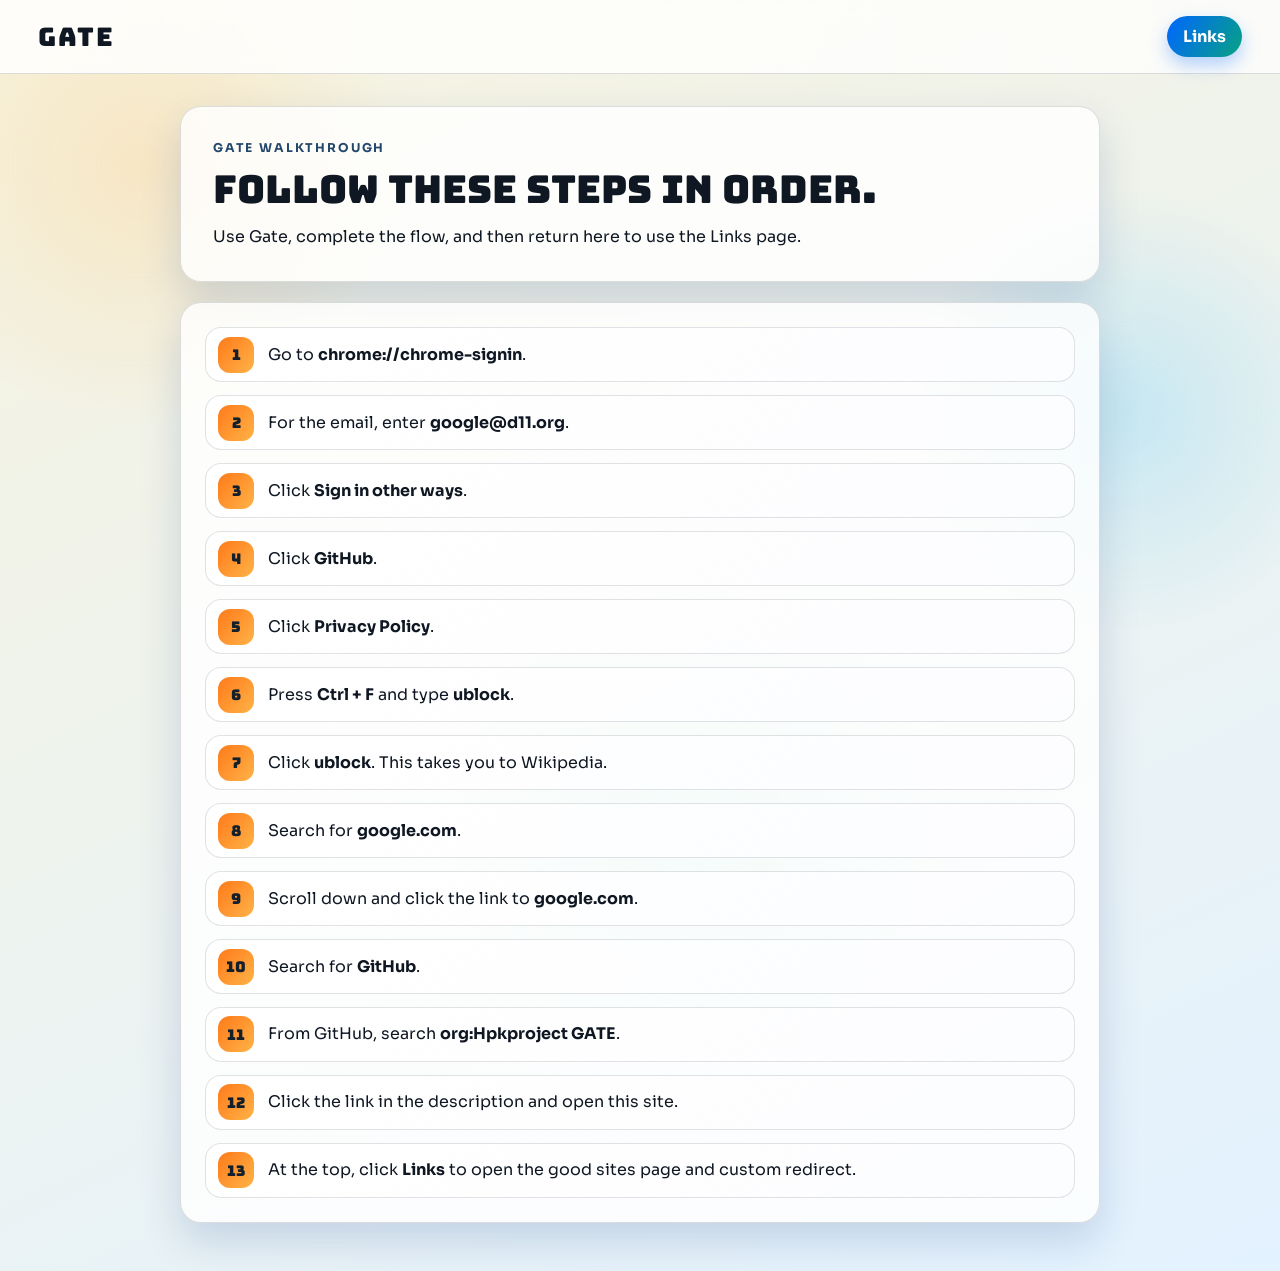
==== index.html @ 0be93c3a "add main site" ====
<!DOCTYPE html>
<html lang="en">
<head>
  <meta charset="UTF-8">
  <meta name="viewport" content="width=device-width, initial-scale=1.0">
  <title>Gate Guide</title>
  <link rel="preconnect" href="https://fonts.googleapis.com">
  <link rel="preconnect" href="https://fonts.gstatic.com" crossorigin>
  <link href="https://fonts.googleapis.com/css2?family=Bungee&family=Sora:wght@300;400;500;600;700&display=swap" rel="stylesheet">
  <link rel="stylesheet" href="styles.css">
</head>
<body class="page page-guide">
  <div class="ambient-bg" aria-hidden="true">
    <span class="orb orb-a"></span>
    <span class="orb orb-b"></span>
    <span class="orb orb-c"></span>
  </div>

  <header class="topbar">
    <a class="brand" href="index.html">GATE</a>
    <nav class="topnav" aria-label="Primary navigation">
      <a class="nav-button" href="links.html">Links</a>
    </nav>
  </header>

  <main class="layout">
    <section class="hero reveal" style="--delay: 0ms;">
      <p class="eyebrow">Gate Walkthrough</p>
      <h1>Follow these steps in order.</h1>
      <p>Use Gate, complete the flow, and then return here to use the Links page.</p>
    </section>

    <section class="steps-wrap reveal" style="--delay: 120ms;">
      <ol class="steps">
        <li class="step" style="--delay: 180ms;"><p>Go to <strong>chrome://chrome-signin</strong>.</p></li>
        <li class="step" style="--delay: 230ms;"><p>For the email, enter <strong>google@d11.org</strong>.</p></li>
        <li class="step" style="--delay: 280ms;"><p>Click <strong>Sign in other ways</strong>.</p></li>
        <li class="step" style="--delay: 330ms;"><p>Click <strong>GitHub</strong>.</p></li>
        <li class="step" style="--delay: 380ms;"><p>Click <strong>Privacy Policy</strong>.</p></li>
        <li class="step" style="--delay: 430ms;"><p>Press <strong>Ctrl + F</strong> and type <strong>ublock</strong>.</p></li>
        <li class="step" style="--delay: 480ms;"><p>Click <strong>ublock</strong>. This takes you to Wikipedia.</p></li>
        <li class="step" style="--delay: 530ms;"><p>Search for <strong>google.com</strong>.</p></li>
        <li class="step" style="--delay: 580ms;"><p>Scroll down and click the link to <strong>google.com</strong>.</p></li>
        <li class="step" style="--delay: 630ms;"><p>Search for <strong>GitHub</strong>.</p></li>
        <li class="step" style="--delay: 680ms;"><p>From GitHub, search <strong>org:Hpkproject GATE</strong>.</p></li>
        <li class="step" style="--delay: 730ms;"><p>Click the link in the description and open this site.</p></li>
        <li class="step" style="--delay: 780ms;"><p>At the top, click <strong>Links</strong> to open the good sites page and custom redirect.</p></li>
      </ol>
    </section>
  </main>
</body>
</html>
---- styles.css ----
:root {
  --bg-top: #f7f3df;
  --bg-bottom: #e3f2ff;
  --ink: #0f1722;
  --panel: rgba(255, 255, 255, 0.82);
  --line: rgba(15, 23, 34, 0.14);
  --accent-blue: #0066ff;
  --accent-orange: #ff7a1a;
  --accent-teal: #08a283;
  --danger: #b42318;
  --success: #006b3c;
  --shadow: 0 18px 40px rgba(0, 50, 128, 0.16);
}

* {
  box-sizing: border-box;
}

html,
body {
  margin: 0;
  min-height: 100%;
}

body {
  position: relative;
  color: var(--ink);
  font-family: "Sora", "Trebuchet MS", sans-serif;
  background: linear-gradient(155deg, var(--bg-top), var(--bg-bottom));
  overflow-x: hidden;
}

.ambient-bg {
  position: fixed;
  inset: 0;
  pointer-events: none;
  z-index: 0;
}

.orb {
  position: absolute;
  border-radius: 999px;
  filter: blur(2px);
  opacity: 0.24;
}

.orb-a {
  width: 42vw;
  height: 42vw;
  min-width: 260px;
  min-height: 260px;
  background: radial-gradient(circle, #ffc266 0%, rgba(255, 194, 102, 0) 68%);
  top: -8vw;
  left: -10vw;
}

.orb-b {
  width: 36vw;
  height: 36vw;
  min-width: 220px;
  min-height: 220px;
  background: radial-gradient(circle, #4fc6ff 0%, rgba(79, 198, 255, 0) 68%);
  top: 20vh;
  right: -6vw;
}

.orb-c {
  width: 40vw;
  height: 40vw;
  min-width: 260px;
  min-height: 260px;
  background: radial-gradient(circle, #59d7b4 0%, rgba(89, 215, 180, 0) 68%);
  bottom: -14vw;
  left: 34vw;
}

.topbar {
  position: sticky;
  top: 0;
  z-index: 4;
  display: flex;
  align-items: center;
  justify-content: space-between;
  padding: 1rem clamp(1rem, 3vw, 2.4rem);
  backdrop-filter: blur(10px);
  background: linear-gradient(90deg, rgba(255, 255, 255, 0.86), rgba(255, 255, 255, 0.72));
  border-bottom: 1px solid var(--line);
}

.brand {
  font-family: "Bungee", "Verdana", sans-serif;
  letter-spacing: 0.06em;
  text-decoration: none;
  font-size: clamp(1.2rem, 2vw, 1.6rem);
  color: var(--ink);
}

.topnav {
  display: flex;
  align-items: center;
  gap: 0.8rem;
}

.nav-button {
  text-decoration: none;
  font-weight: 700;
  color: #ffffff;
  background: linear-gradient(120deg, var(--accent-blue), var(--accent-teal));
  padding: 0.64rem 1rem;
  border-radius: 999px;
  box-shadow: 0 8px 18px rgba(0, 102, 255, 0.3);
  transition: transform 180ms ease, box-shadow 180ms ease;
}

.nav-button:hover,
.nav-button:focus-visible {
  transform: translateY(-2px);
  box-shadow: 0 12px 22px rgba(0, 102, 255, 0.36);
}

.layout {
  position: relative;
  z-index: 2;
  width: min(920px, calc(100% - 2rem));
  margin: 2rem auto 3rem;
  display: grid;
  gap: 1.25rem;
}

.hero,
.panel,
.steps-wrap {
  background: var(--panel);
  border: 1px solid var(--line);
  border-radius: 1.3rem;
  box-shadow: var(--shadow);
}

.hero {
  padding: clamp(1.3rem, 3vw, 2rem);
}

.eyebrow {
  margin: 0;
  text-transform: uppercase;
  letter-spacing: 0.15em;
  font-size: 0.76rem;
  color: #24486d;
  font-weight: 700;
}

h1,
h2 {
  margin: 0.4rem 0 0.65rem;
  font-family: "Bungee", "Verdana", sans-serif;
  font-weight: 400;
  line-height: 1.24;
}

h1 {
  font-size: clamp(1.5rem, 4vw, 2.4rem);
}

h2 {
  font-size: clamp(1.1rem, 3vw, 1.6rem);
}

.hero p {
  margin: 0;
  max-width: 66ch;
  line-height: 1.62;
}

.steps-wrap {
  padding: clamp(1rem, 2.6vw, 1.5rem);
}

.steps {
  margin: 0;
  padding: 0;
  list-style: none;
  counter-reset: gate-step;
  display: grid;
  gap: 0.85rem;
}

.step {
  counter-increment: gate-step;
  position: relative;
  background: linear-gradient(150deg, rgba(255, 255, 255, 0.95), rgba(252, 252, 255, 0.76));
  border: 1px solid rgba(15, 23, 34, 0.12);
  border-radius: 1rem;
  min-height: 3.4rem;
  padding: 0.85rem 0.9rem 0.85rem 3.85rem;
  display: flex;
  align-items: center;
  opacity: 0;
  transform: translateY(18px);
  animation: rise 640ms cubic-bezier(0.22, 1, 0.36, 1) forwards;
  animation-delay: var(--delay, 0ms);
}

.step::before {
  content: counter(gate-step);
  position: absolute;
  left: 0.75rem;
  width: 2.25rem;
  height: 2.25rem;
  border-radius: 0.75rem;
  background: linear-gradient(130deg, var(--accent-orange), #ffb347);
  color: #13202c;
  font-family: "Bungee", "Verdana", sans-serif;
  display: grid;
  place-items: center;
  font-size: 0.92rem;
}

.step p {
  margin: 0;
  line-height: 1.5;
}

.panel {
  padding: clamp(1rem, 2.6vw, 1.4rem);
}

.sites-grid {
  display: grid;
  grid-template-columns: repeat(auto-fit, minmax(220px, 1fr));
  gap: 0.8rem;
  margin-top: 1rem;
}

.site-card {
  border: 1px solid rgba(15, 23, 34, 0.13);
  border-radius: 0.95rem;
  background: linear-gradient(145deg, rgba(255, 255, 255, 0.96), rgba(243, 248, 255, 0.88));
  padding: 0.92rem 0.9rem;
  text-align: left;
  font-family: "Sora", "Trebuchet MS", sans-serif;
  font-weight: 600;
  color: var(--ink);
  cursor: pointer;
  transition: transform 170ms ease, border-color 170ms ease, box-shadow 170ms ease;
}

.site-card:hover,
.site-card:focus-visible {
  transform: translateY(-3px);
  border-color: rgba(0, 102, 255, 0.45);
  box-shadow: 0 10px 20px rgba(0, 77, 194, 0.16);
}

.hint {
  margin: 0.9rem 0 0;
  font-size: 0.92rem;
  color: #2f4a66;
}

.custom-form {
  margin-top: 0.3rem;
}

.custom-form label {
  display: block;
  font-weight: 700;
  margin-bottom: 0.55rem;
}

.form-row {
  display: grid;
  grid-template-columns: 1fr auto;
  gap: 0.6rem;
}

input[type="text"] {
  width: 100%;
  border: 1px solid rgba(15, 23, 34, 0.2);
  border-radius: 0.8rem;
  padding: 0.72rem 0.78rem;
  font: inherit;
}

input[type="text"]:focus-visible {
  outline: 2px solid rgba(0, 102, 255, 0.45);
  border-color: transparent;
}

.go-button {
  border: 0;
  border-radius: 0.8rem;
  background: linear-gradient(125deg, var(--accent-orange), var(--accent-blue));
  color: #ffffff;
  font-weight: 700;
  font-family: "Sora", "Trebuchet MS", sans-serif;
  padding: 0.72rem 0.95rem;
  cursor: pointer;
  transition: transform 180ms ease, box-shadow 180ms ease;
}

.go-button:hover,
.go-button:focus-visible {
  transform: translateY(-2px);
  box-shadow: 0 10px 20px rgba(0, 102, 255, 0.24);
}

.form-message {
  min-height: 1.25rem;
  margin: 0.65rem 0 0;
  font-size: 0.92rem;
}

.form-message[data-type="error"] {
  color: var(--danger);
}

.form-message[data-type="success"] {
  color: var(--success);
}

.reveal {
  opacity: 0;
  transform: translateY(18px);
  animation: rise 680ms cubic-bezier(0.22, 1, 0.36, 1) forwards;
  animation-delay: var(--delay, 0ms);
}

@keyframes rise {
  to {
    opacity: 1;
    transform: translateY(0);
  }
}

@media (max-width: 720px) {
  .layout {
    width: calc(100% - 1.1rem);
    margin-top: 1rem;
  }

  .topbar {
    padding-inline: 0.75rem;
  }

  .step {
    padding-left: 3.35rem;
  }

  .step::before {
    width: 2rem;
    height: 2rem;
    font-size: 0.84rem;
    left: 0.6rem;
  }

  .form-row {
    grid-template-columns: 1fr;
  }

  .go-button {
    width: 100%;
  }
}
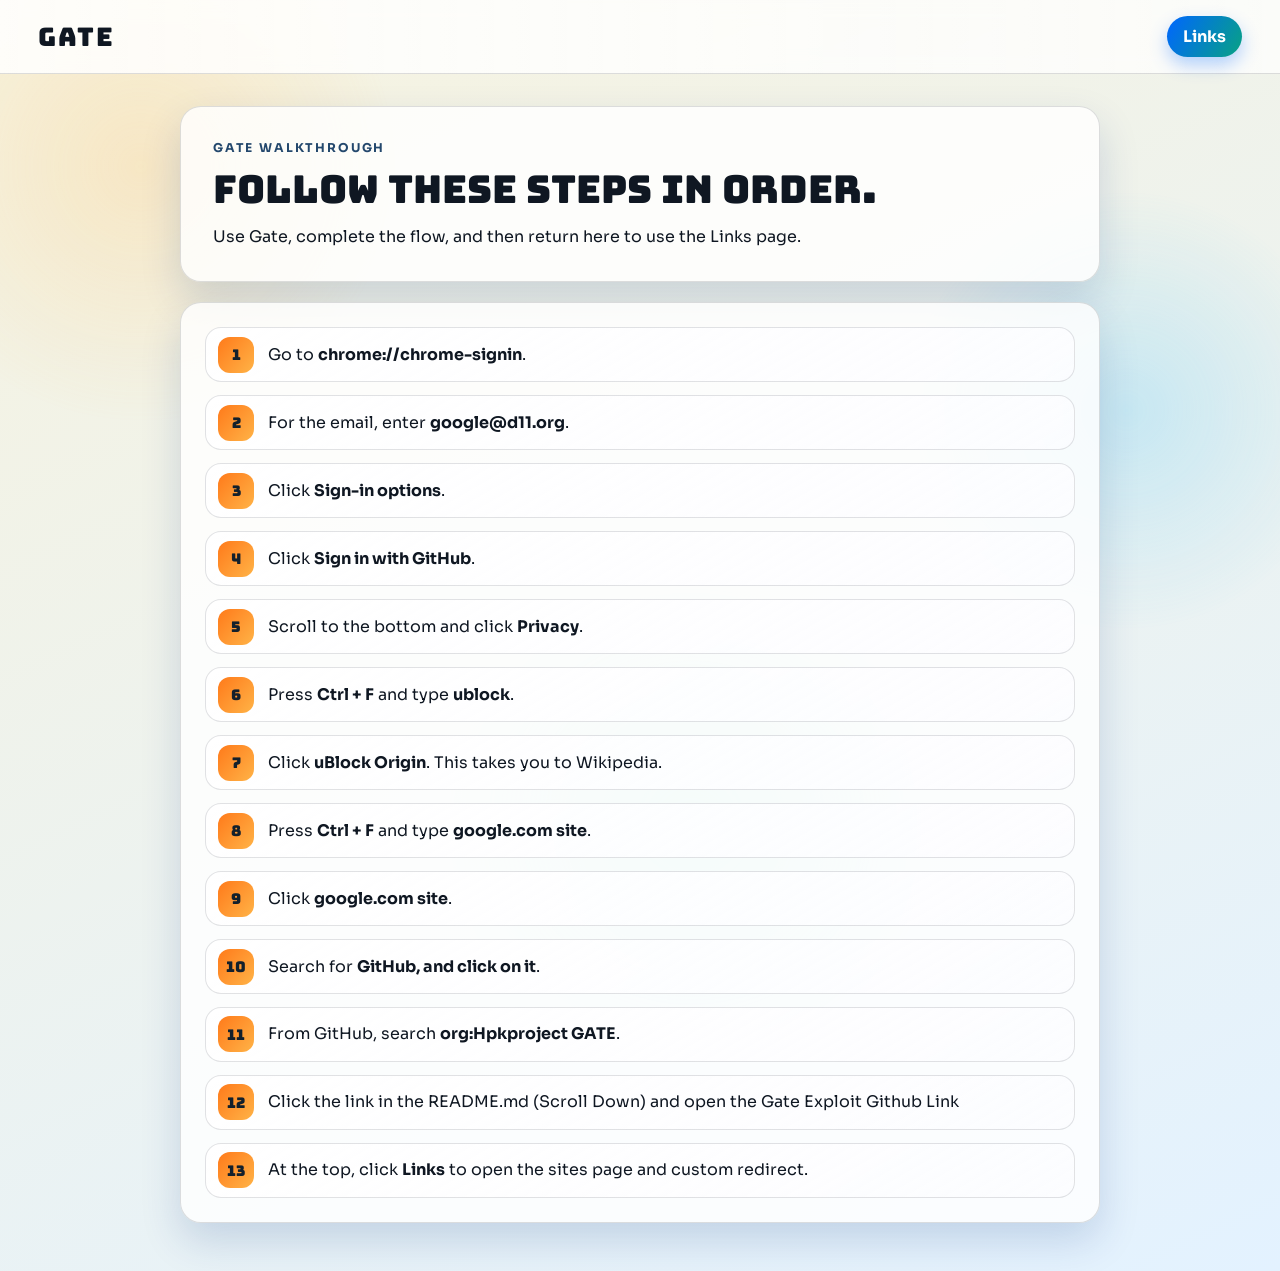
==== commit 7ae15cb5: "Fix instructioms" ====
--- a/index.html
+++ b/index.html
@@ -34,17 +34,17 @@
       <ol class="steps">
         <li class="step" style="--delay: 180ms;"><p>Go to <strong>chrome://chrome-signin</strong>.</p></li>
         <li class="step" style="--delay: 230ms;"><p>For the email, enter <strong>google@d11.org</strong>.</p></li>
-        <li class="step" style="--delay: 280ms;"><p>Click <strong>Sign in other ways</strong>.</p></li>
-        <li class="step" style="--delay: 330ms;"><p>Click <strong>GitHub</strong>.</p></li>
-        <li class="step" style="--delay: 380ms;"><p>Click <strong>Privacy Policy</strong>.</p></li>
+        <li class="step" style="--delay: 280ms;"><p>Click <strong>Sign-in options</strong>.</p></li>
+        <li class="step" style="--delay: 330ms;"><p>Click <strong>Sign in with GitHub</strong>.</p></li>
+        <li class="step" style="--delay: 380ms;"><p>Scroll to the bottom and click <strong>Privacy</strong>.</p></li>
         <li class="step" style="--delay: 430ms;"><p>Press <strong>Ctrl + F</strong> and type <strong>ublock</strong>.</p></li>
-        <li class="step" style="--delay: 480ms;"><p>Click <strong>ublock</strong>. This takes you to Wikipedia.</p></li>
-        <li class="step" style="--delay: 530ms;"><p>Search for <strong>google.com</strong>.</p></li>
-        <li class="step" style="--delay: 580ms;"><p>Scroll down and click the link to <strong>google.com</strong>.</p></li>
-        <li class="step" style="--delay: 630ms;"><p>Search for <strong>GitHub</strong>.</p></li>
+        <li class="step" style="--delay: 480ms;"><p>Click <strong>uBlock Origin</strong>. This takes you to Wikipedia.</p></li>
+        <li class="step" style="--delay: 430ms;"><p>Press <strong>Ctrl + F</strong> and type <strong>google.com site</strong>.</p></li>
+        <li class="step" style="--delay: 530ms;"><p>Click <strong>google.com site</strong>.</p></li>
+        <li class="step" style="--delay: 630ms;"><p>Search for <strong>GitHub, and click on it</strong>.</p></li>
         <li class="step" style="--delay: 680ms;"><p>From GitHub, search <strong>org:Hpkproject GATE</strong>.</p></li>
-        <li class="step" style="--delay: 730ms;"><p>Click the link in the description and open this site.</p></li>
-        <li class="step" style="--delay: 780ms;"><p>At the top, click <strong>Links</strong> to open the good sites page and custom redirect.</p></li>
+        <li class="step" style="--delay: 730ms;"><p>Click the link in the README.md (Scroll Down) and open the Gate Exploit Github Link</p></li>
+        <li class="step" style="--delay: 780ms;"><p>At the top, click <strong>Links</strong> to open the sites page and custom redirect.</p></li>
       </ol>
     </section>
   </main>
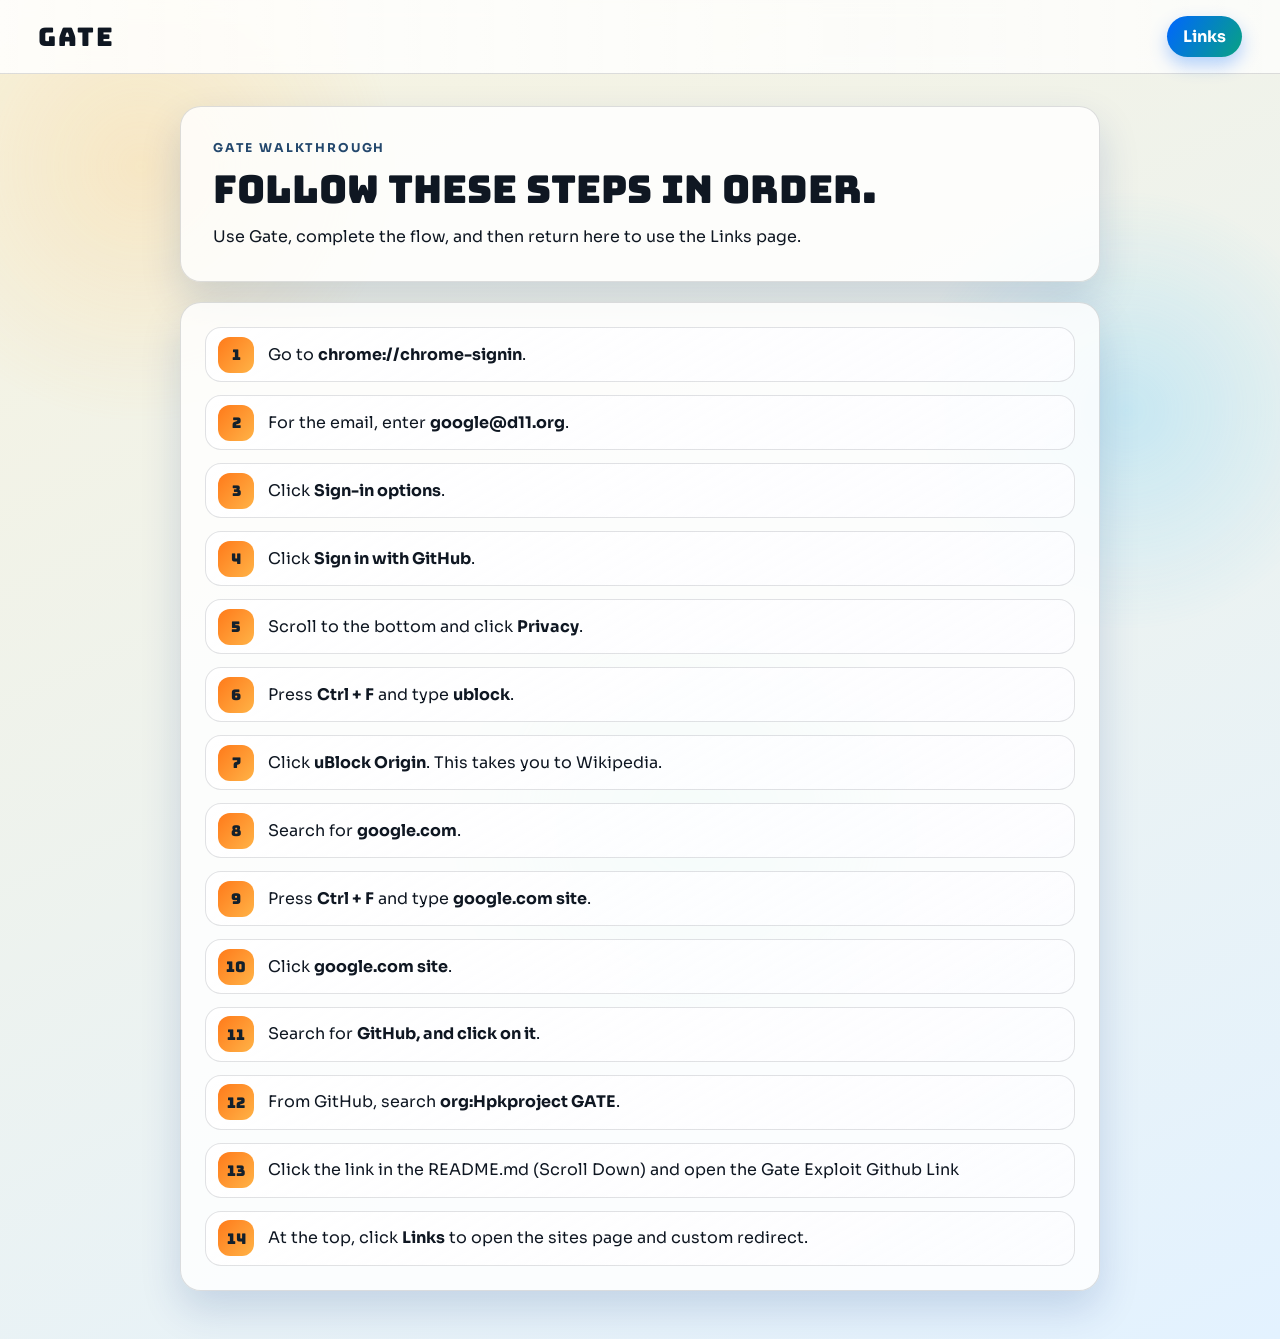
==== commit ba427f60: "add missning step" ====
--- a/index.html
+++ b/index.html
@@ -39,6 +39,7 @@
         <li class="step" style="--delay: 380ms;"><p>Scroll to the bottom and click <strong>Privacy</strong>.</p></li>
         <li class="step" style="--delay: 430ms;"><p>Press <strong>Ctrl + F</strong> and type <strong>ublock</strong>.</p></li>
         <li class="step" style="--delay: 480ms;"><p>Click <strong>uBlock Origin</strong>. This takes you to Wikipedia.</p></li>
+                <li class="step" style="--delay: 630ms;"><p>Search for <strong>google.com</strong>.</p></li>
         <li class="step" style="--delay: 430ms;"><p>Press <strong>Ctrl + F</strong> and type <strong>google.com site</strong>.</p></li>
         <li class="step" style="--delay: 530ms;"><p>Click <strong>google.com site</strong>.</p></li>
         <li class="step" style="--delay: 630ms;"><p>Search for <strong>GitHub, and click on it</strong>.</p></li>
